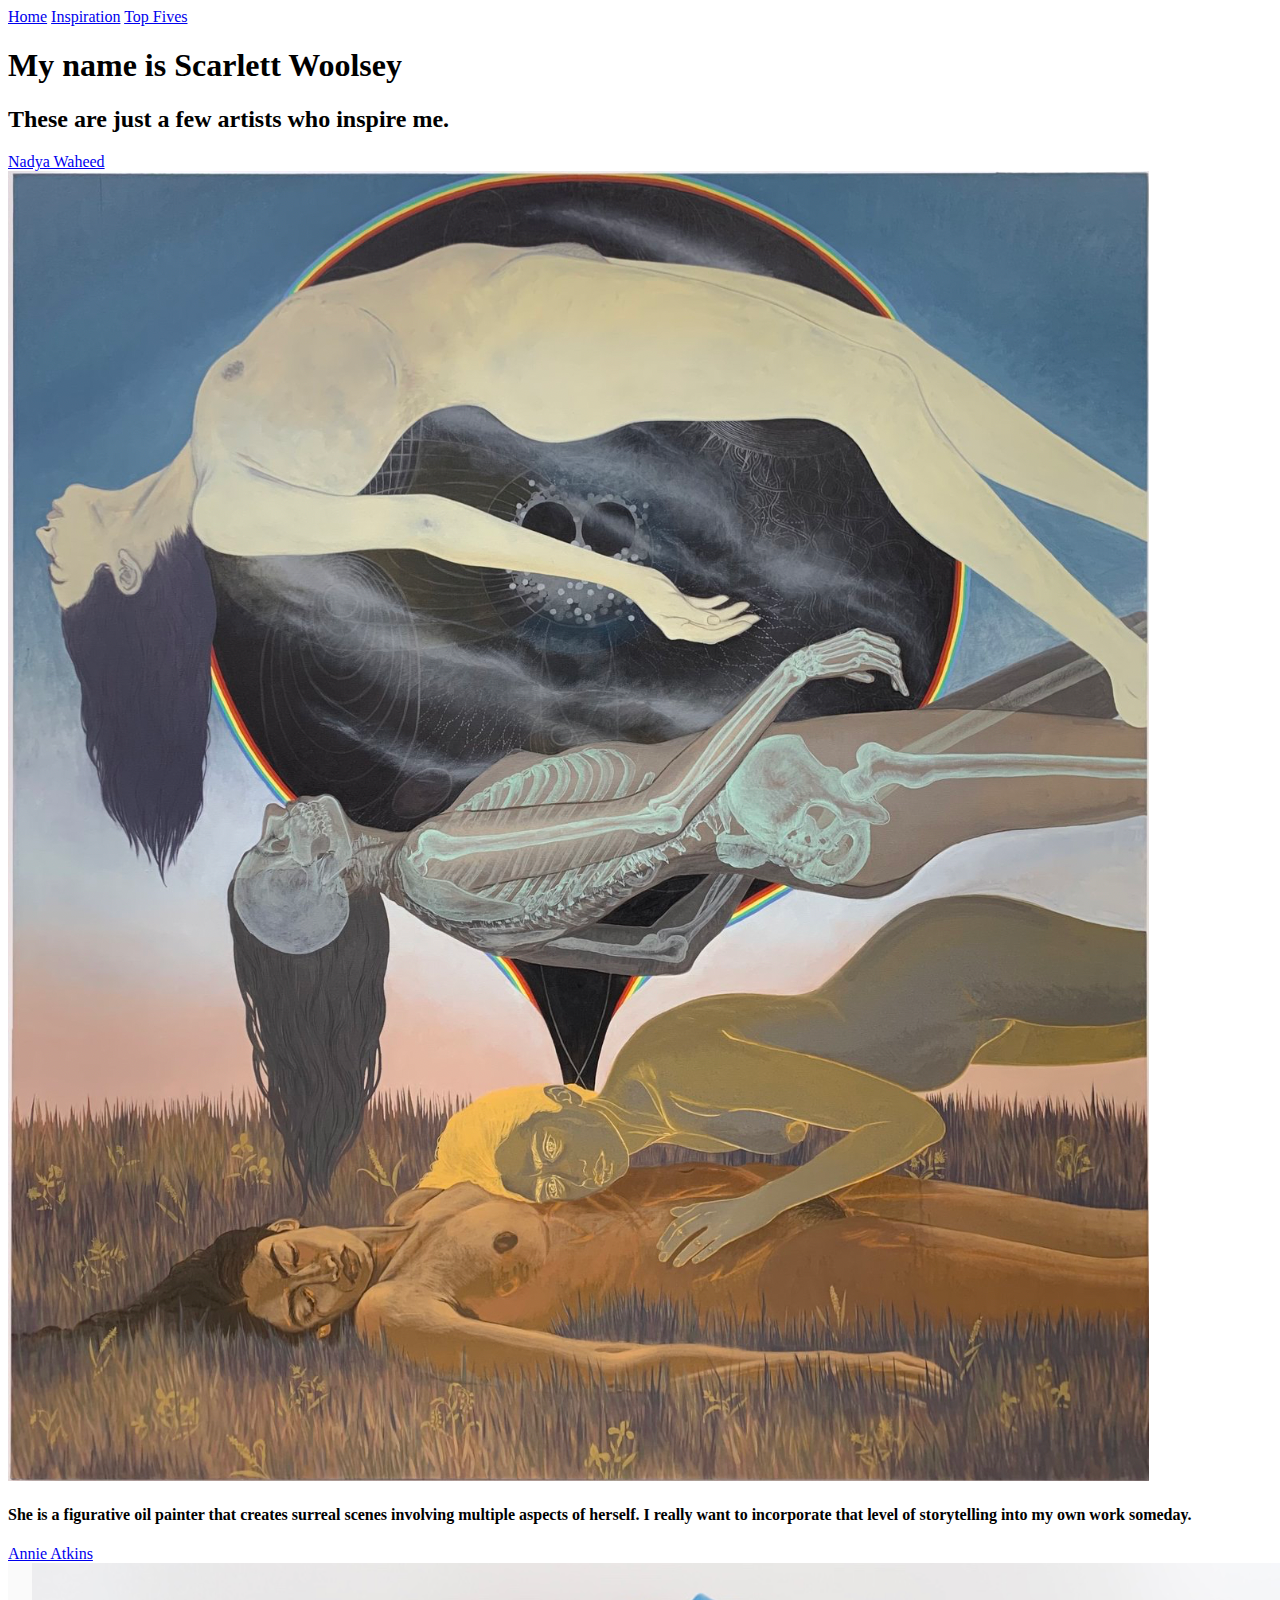
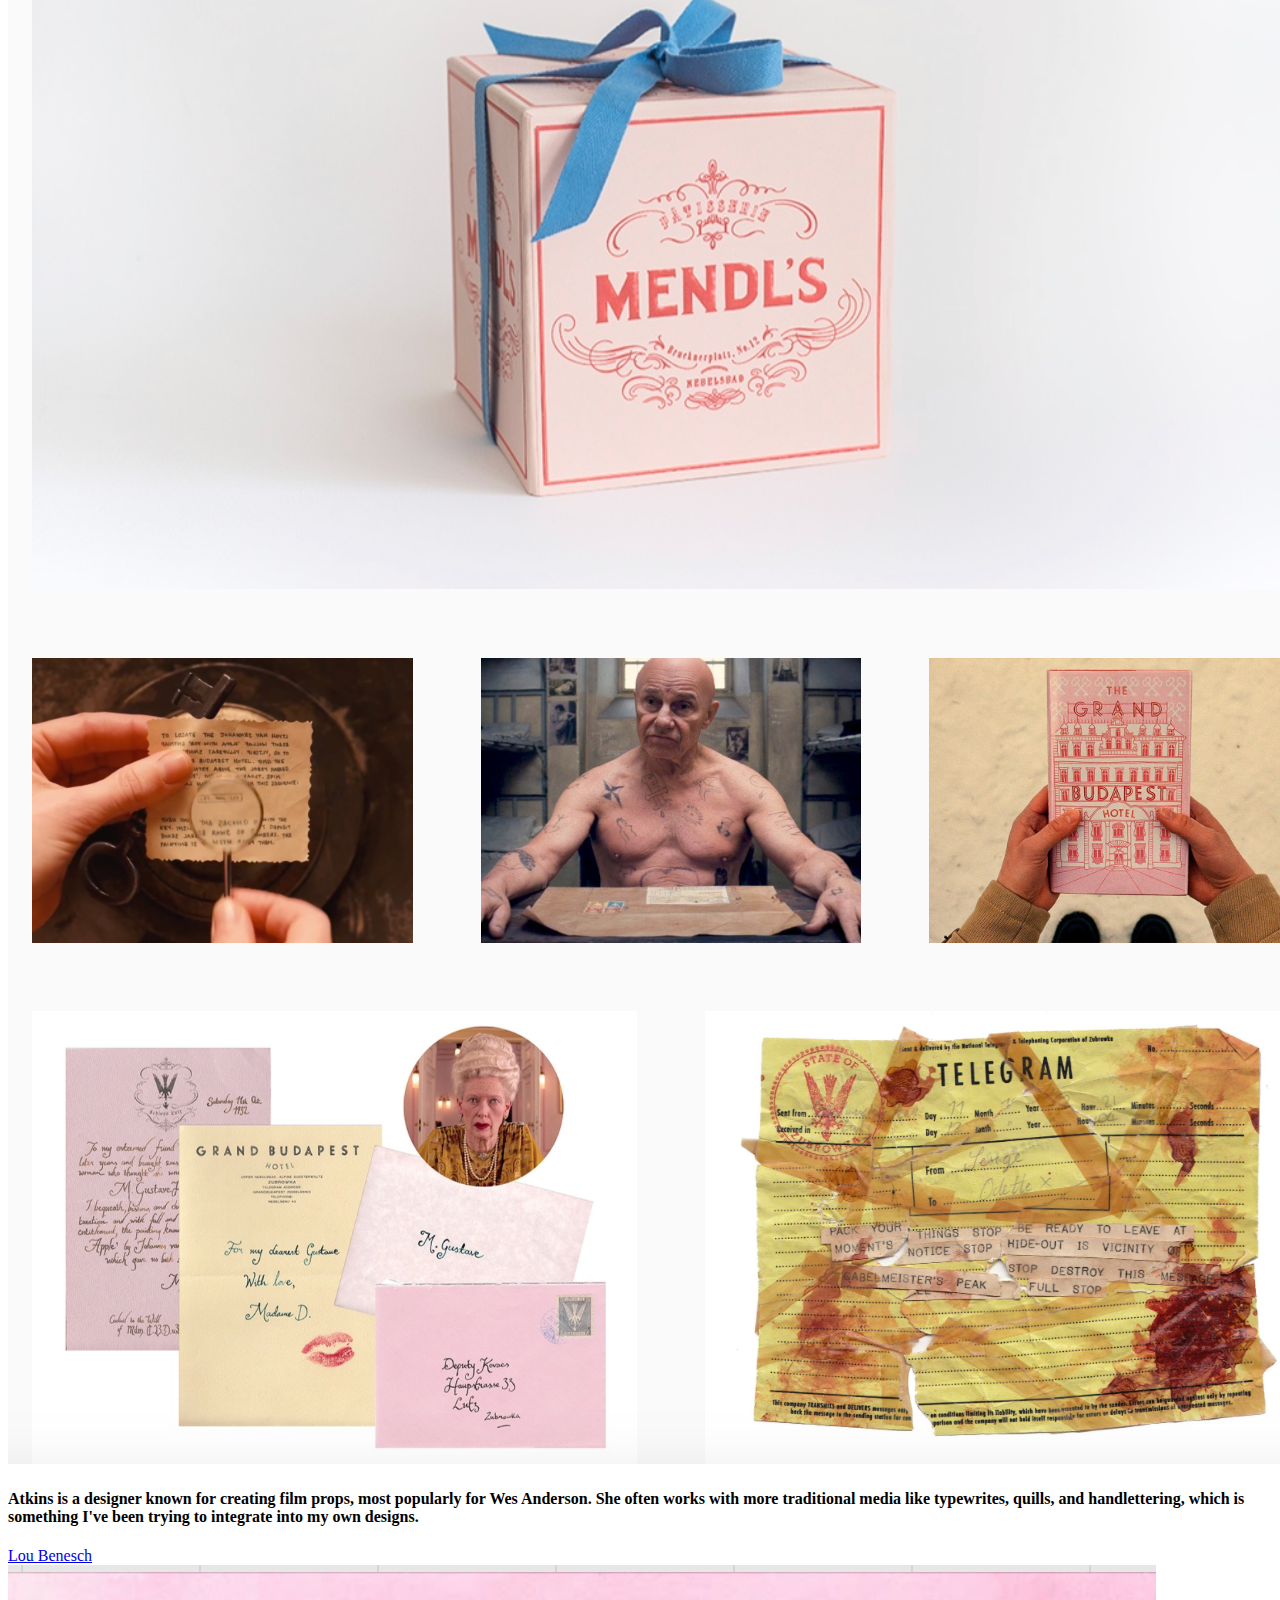
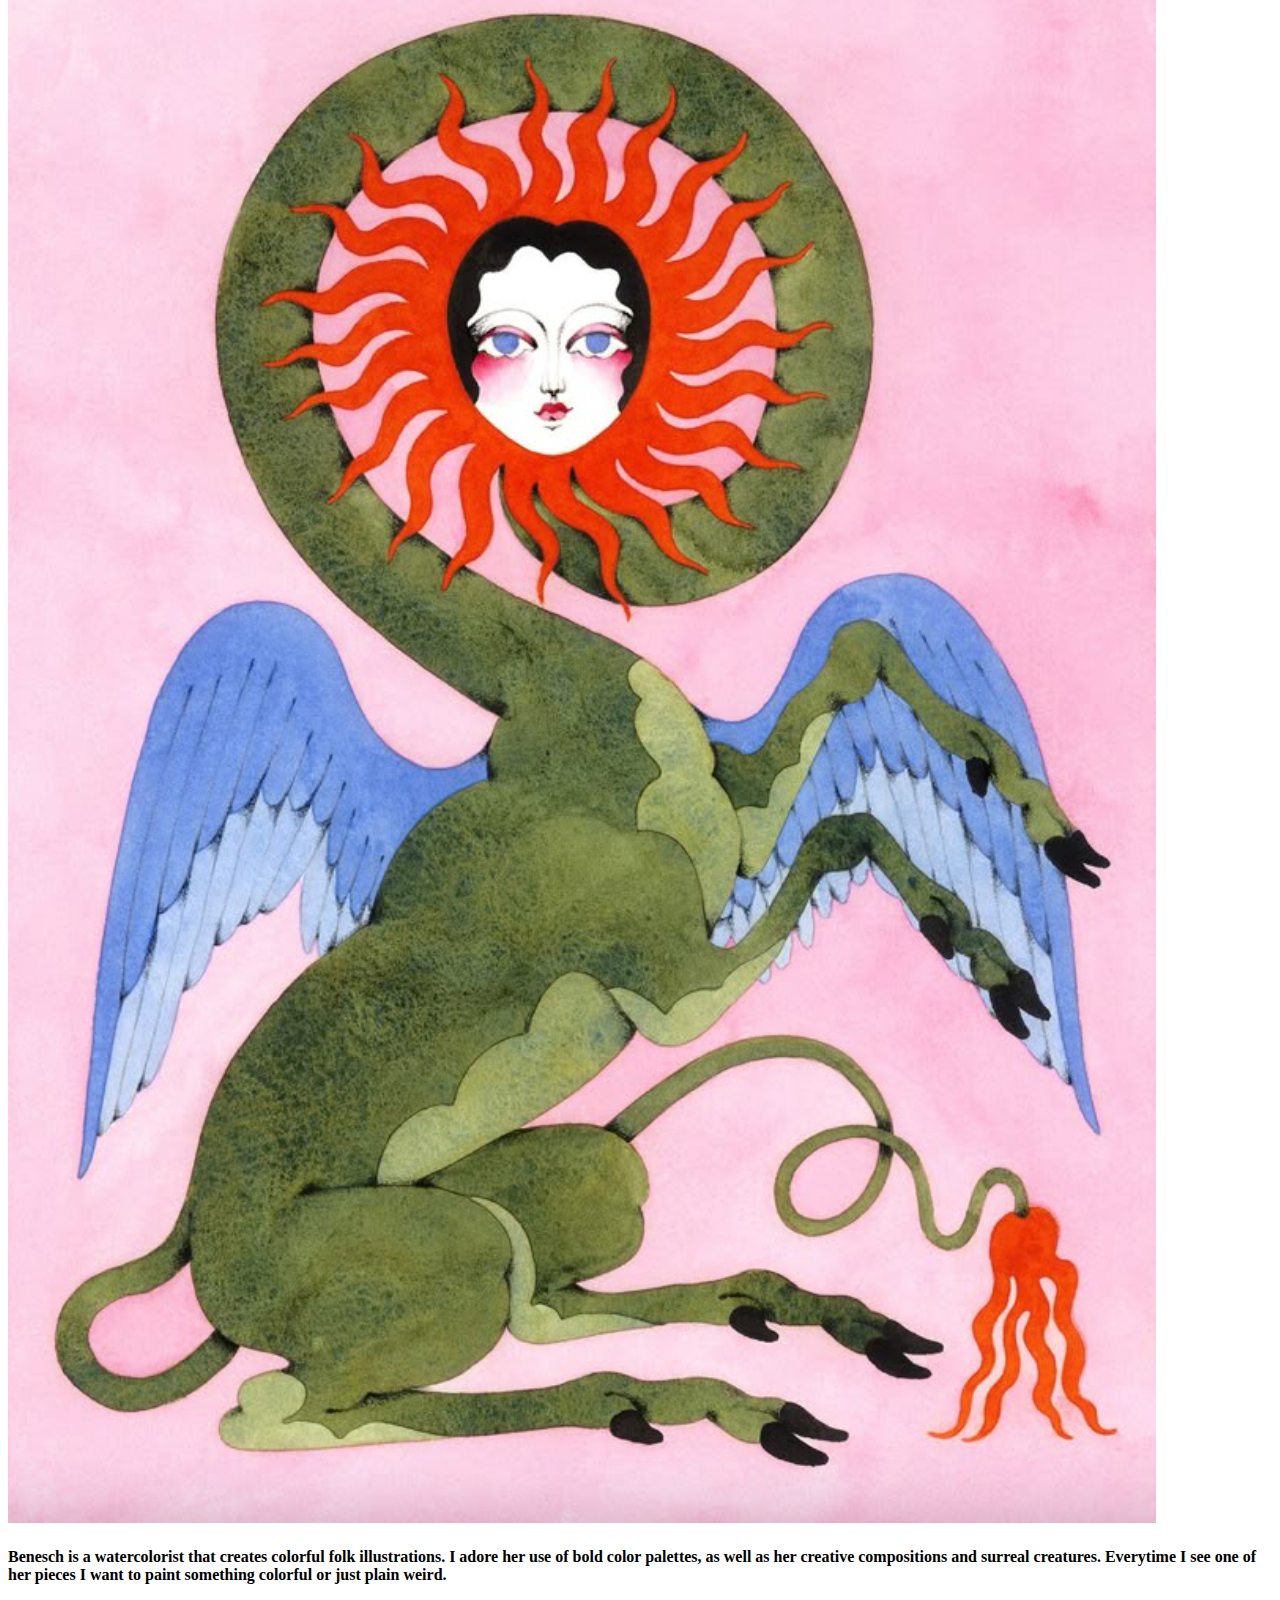
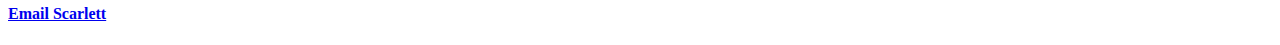
==== scarlett_woolsey_inspirationPage/inspiration.html @ 70d2c96c "commit" ====
<!DOCTYPE html>
<html lang="en" >
<head>
    <meta charset="UTF-8">
    <title>My Current Inspirations</title>
   
</head>

<body>

    <header>
        <nav>
        <a href="../index.html" >Home</a>
        <a href="inspiration.html" > Inspiration</a>
        <a href="../scarlett_woolsey_topFives/topFive.html" >Top Fives</a>
        </nav>
    </header>

    <h1>My name is Scarlett Woolsey</h1>
    <h2>These are just a few artists who inspire me.</h2>

    <a href="https://www.instagram.com/nadiakwd"> Nadya Waheed</a>
    <br>
    <img src="img/nadya.png" alt="nadia waheed painting">
    <h4>She is a figurative oil painter that creates surreal scenes involving multiple aspects of herself. 
        I really want to incorporate that level of storytelling into my own work someday.</h4>
    
        <a href="https://www.annieatkins.com/"> Annie Atkins</a>
        <br>
        <img src="img/annie.png" alt="annie atkins prop designs">
    <h4>Atkins is a designer known for creating film props, most popularly for Wes Anderson.
        She often works with more traditional media like typewrites, quills, and handlettering,
        which is something I've been trying to integrate into my own designs.</h4>
        
        <a href="https://www.instagram.com/un_loup/"> Lou Benesch</a>
        <br>
        <img src="img/lou.png" alt="lou benesch illustration">
    <h4>Benesch is a watercolorist that creates colorful folk illustrations. I adore her use of bold color palettes,
         as well as her creative compositions and surreal creatures. Everytime I see one of her pieces I want to paint
         something colorful or just plain weird.</h4>

         <footer>
            <h4> <a href="mailto: swoolsey@sfsu.edu"> Email Scarlett</a></h4>
        </footer>
     
</body>
</html>
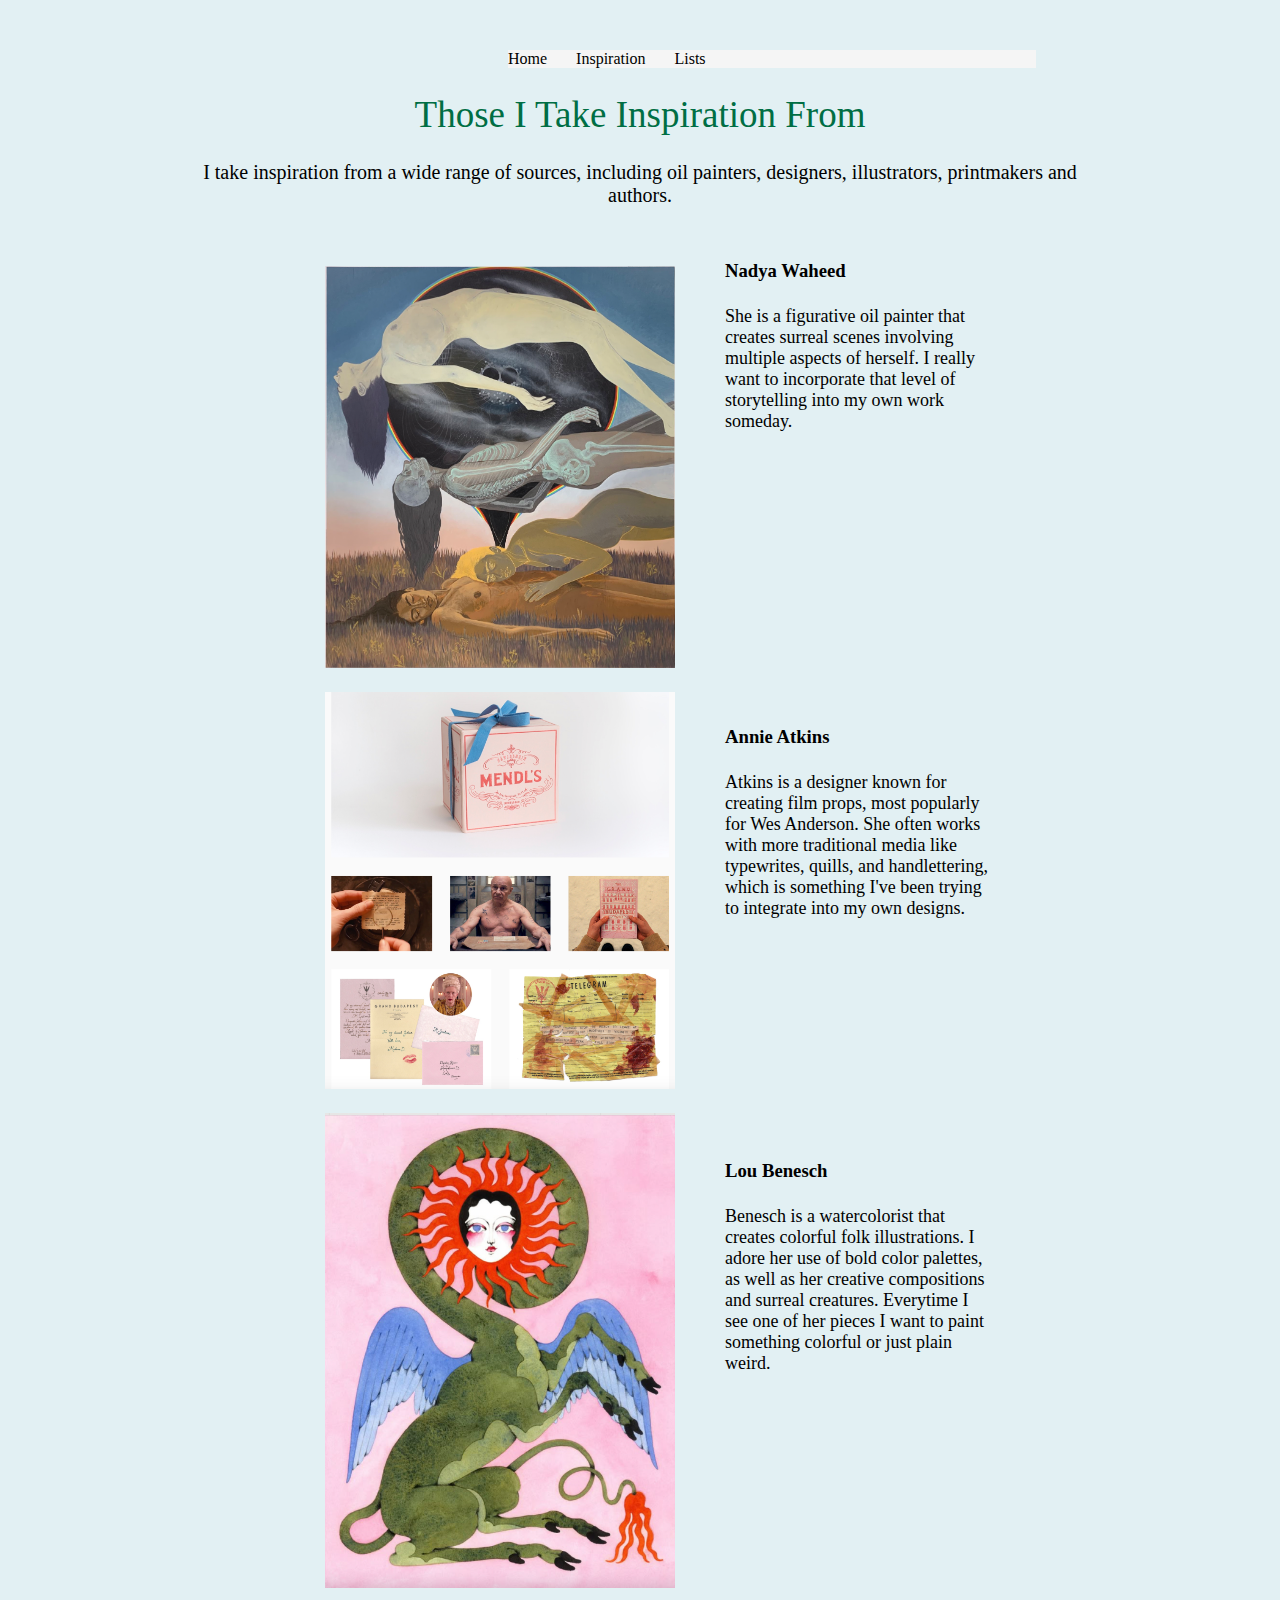
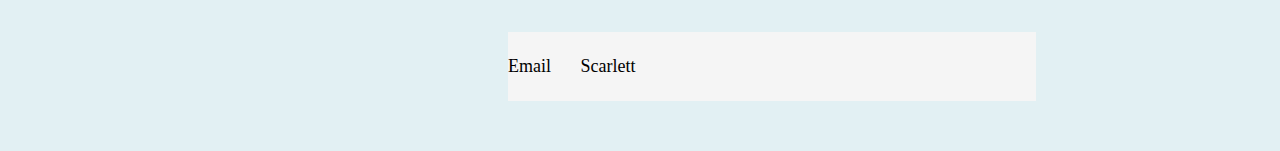
==== commit 4d315f53: "commit" ====
--- a/scarlett_woolsey_inspirationPage/inspiration.html
+++ b/scarlett_woolsey_inspirationPage/inspiration.html
@@ -3,6 +3,7 @@
 <head>
     <meta charset="UTF-8">
     <title>My Current Inspirations</title>
+    <link rel="stylesheet" href="../scarlett_woolsey_inspirationPage/css/style.css">
    
 </head>
 
@@ -12,32 +13,81 @@
         <nav>
         <a href="../index.html" >Home</a>
         <a href="inspiration.html" > Inspiration</a>
-        <a href="../scarlett_woolsey_topFives/topFive.html" >Top Fives</a>
+        <a href="../scarlett_woolsey_topFives/topFive.html" > Lists</a>
         </nav>
     </header>
 
-    <h1>My name is Scarlett Woolsey</h1>
-    <h2>These are just a few artists who inspire me.</h2>
 
+    <h1>Those I Take Inspiration From</h1>
+    <h2>I take inspiration from a wide range of sources, including oil painters, designers, illustrators, printmakers and authors. </h2>
+
+    <br>
+    <div class="content">
+
+        <div class="pics">
+        <img src="img/nadya.png" alt="nadia waheed painting">
+        <br>
+        <img src="img/annie.png" alt="annie atkins prop designs">
+        <br>
+        <img src="img/lou.png" alt="lou benesch folk illustration">
+
+        </div>
+
+        <div class="artists">
+    <h3>  
     <a href="https://www.instagram.com/nadiakwd"> Nadya Waheed</a>
-    <br>
-    <img src="img/nadya.png" alt="nadia waheed painting">
+    </h3>
+
     <h4>She is a figurative oil painter that creates surreal scenes involving multiple aspects of herself. 
         I really want to incorporate that level of storytelling into my own work someday.</h4>
     
+        <br>
+        <br>
+        <br>
+        <br>
+        <br>
+        <br>
+        <br>
+        <br>
+        <br>
+        <br>
+        <br>
+        <br>
+        <br>
+        <br>
+    <h3>
         <a href="https://www.annieatkins.com/"> Annie Atkins</a>
-        <br>
-        <img src="img/annie.png" alt="annie atkins prop designs">
+    </h3>
+        
     <h4>Atkins is a designer known for creating film props, most popularly for Wes Anderson.
         She often works with more traditional media like typewrites, quills, and handlettering,
         which is something I've been trying to integrate into my own designs.</h4>
         
+        <br>
+        <br>
+        <br>
+        <br>
+        <br>
+        <br>
+        <br>
+        <br>
+        <br>
+        <br>
+        <br>
+
+
+    <h3>
         <a href="https://www.instagram.com/un_loup/"> Lou Benesch</a>
-        <br>
-        <img src="img/lou.png" alt="lou benesch illustration">
+    </h3>
+    
+       
     <h4>Benesch is a watercolorist that creates colorful folk illustrations. I adore her use of bold color palettes,
          as well as her creative compositions and surreal creatures. Everytime I see one of her pieces I want to paint
          something colorful or just plain weird.</h4>
+
+    </div>
+
+    </div>
 
          <footer>
             <h4> <a href="mailto: swoolsey@sfsu.edu"> Email Scarlett</a></h4>
--- a/scarlett_woolsey_inspirationPage/css/style.css
+++ b/scarlett_woolsey_inspirationPage/css/style.css
@@ -0,0 +1,70 @@
+
+body {
+    background-color: #e2f0f3;
+    margin-top: 50px;
+    margin-left: 200px;
+    margin-right: 200px;
+    margin-bottom: 50px;
+}
+
+a {
+    text-decoration: none;
+    color: black;
+    font-family: 'PT Sans';
+}
+
+header, footer {
+    justify-content: center;
+    background-color: whitesmoke;
+    margin: 10px 10px 10px 35%;
+    align-content: space-between;
+    word-spacing: 25px;
+    width: 60%;
+}
+
+h1 {
+    font-family: 'Amarante';
+    font-weight: 500;
+    font-size: 37px;
+    color: #006e44;
+    text-align: center;
+    width: 100%;
+}
+
+h2 {
+    font-family: 'PT Sans Narrow',light-200;
+    font-weight: 400;
+    font-size: 20px;
+    color: black;
+    text-align: center;
+    width: 100%;
+}
+
+h4 {
+    font-family: 'PT Sans Narrow', light-300;
+    font-weight: 400;
+    font-size: 18px;
+    width: 75%;
+    padding-bottom: 0px;
+}
+
+h3 {
+    justify-content: left;
+}
+
+img {
+    width:350px;
+    margin-bottom: 20px;
+}
+
+.pics {
+    margin: 25px 50px 10px 125px;
+}
+
+
+
+.content {
+    display: flex;
+    flex-direction: row;
+    justify-content: space-between;
+}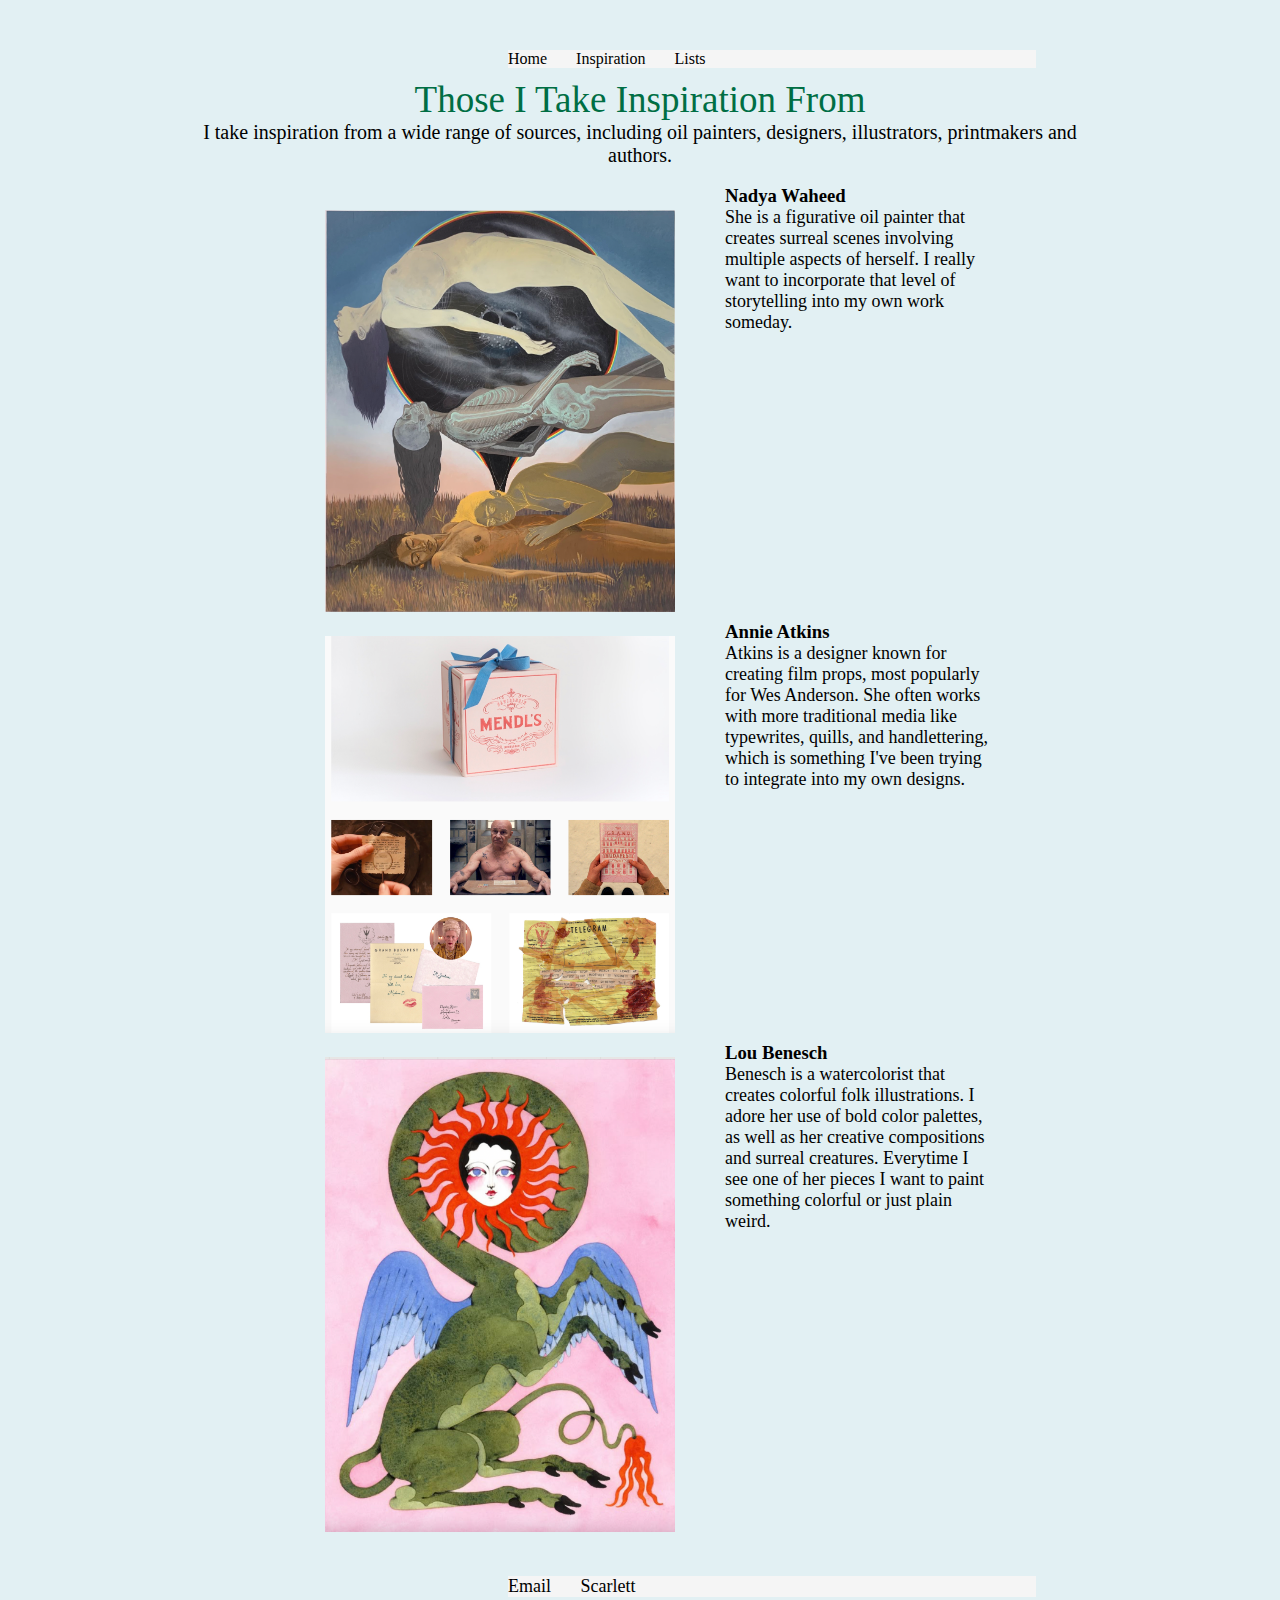
==== commit e3e77f47: "commit" ====
--- a/scarlett_woolsey_inspirationPage/inspiration.html
+++ b/scarlett_woolsey_inspirationPage/inspiration.html
@@ -33,6 +33,7 @@
 
         </div>
 
+        
         <div class="artists">
     <h3>  
     <a href="https://www.instagram.com/nadiakwd"> Nadya Waheed</a>
@@ -41,6 +42,9 @@
     <h4>She is a figurative oil painter that creates surreal scenes involving multiple aspects of herself. 
         I really want to incorporate that level of storytelling into my own work someday.</h4>
     
+    
+        <br>
+        <br>
         <br>
         <br>
         <br>
@@ -74,6 +78,9 @@
         <br>
         <br>
         <br>
+        <br>
+        <br>
+        <br>
 
 
     <h3>
--- a/scarlett_woolsey_inspirationPage/css/style.css
+++ b/scarlett_woolsey_inspirationPage/css/style.css
@@ -1,3 +1,8 @@
+
+* {
+    margin: 0;
+    padding: 0;
+}
 
 body {
     background-color: #e2f0f3;
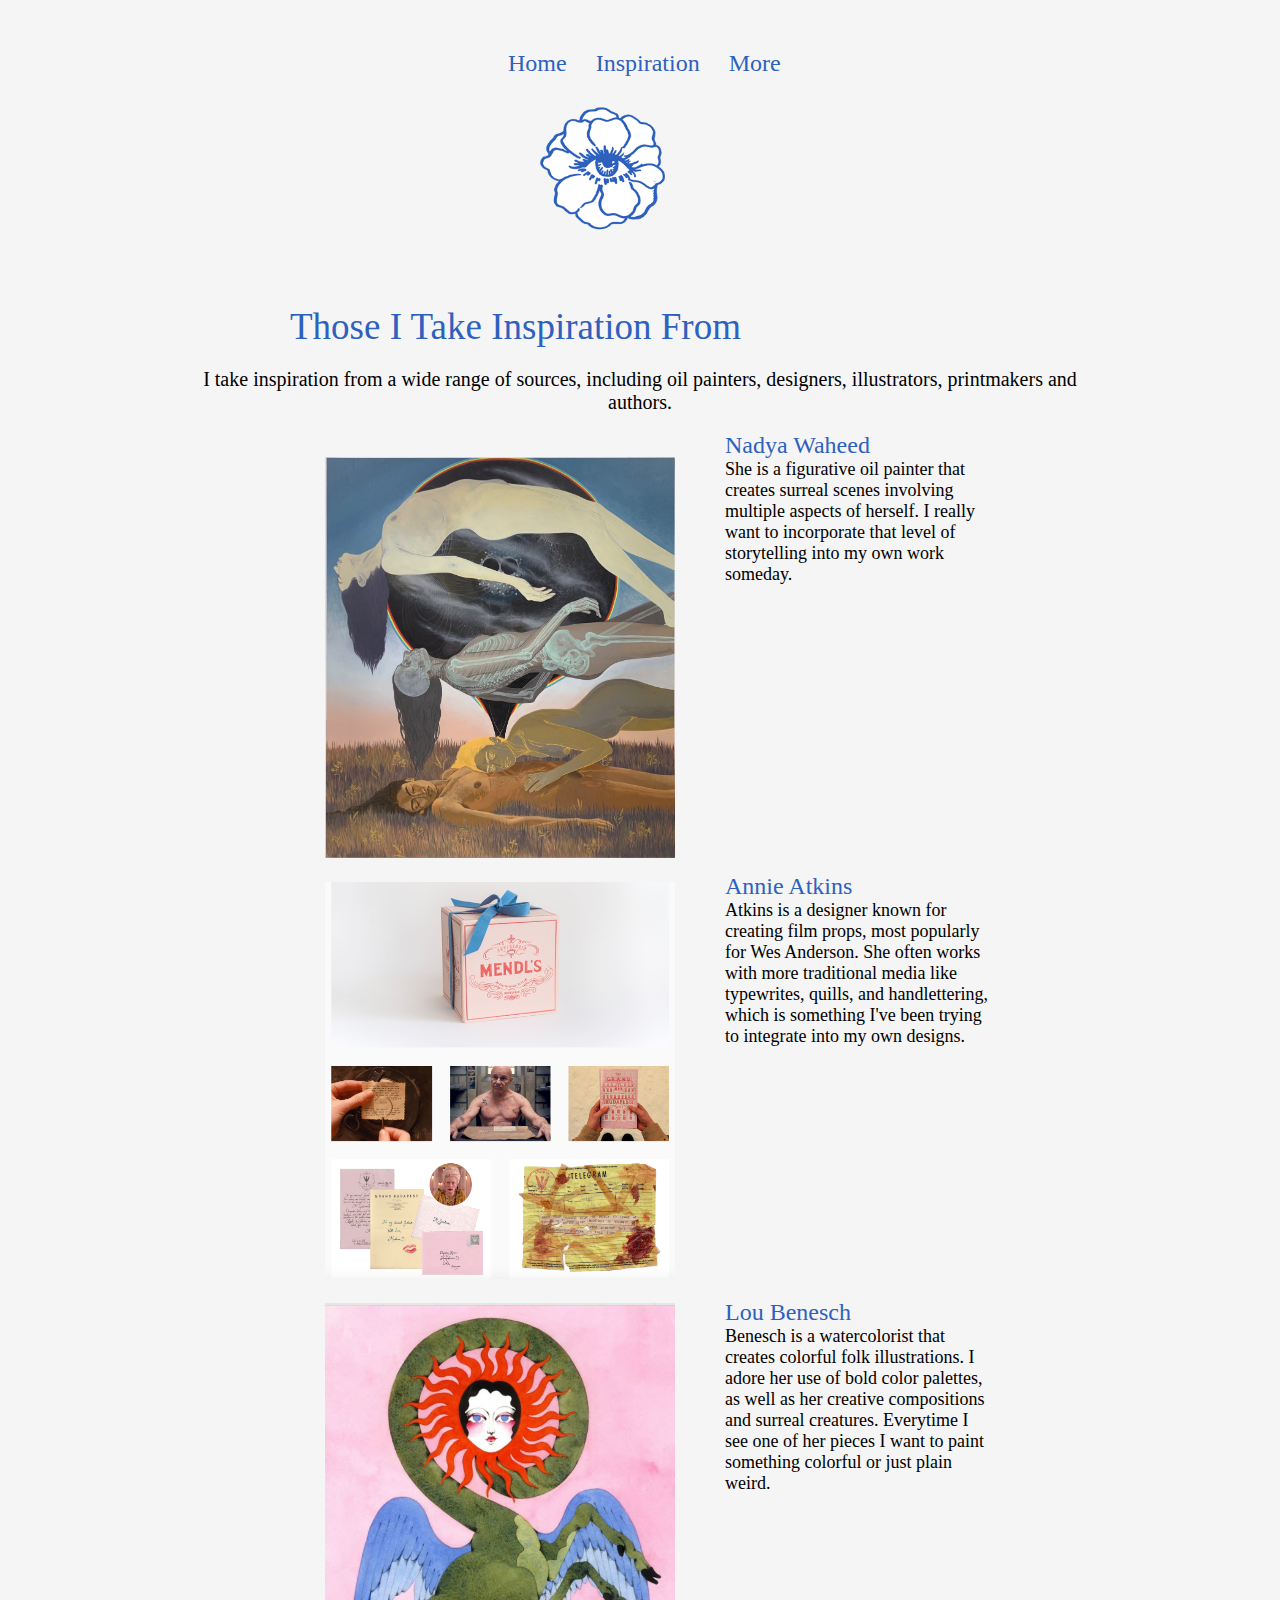
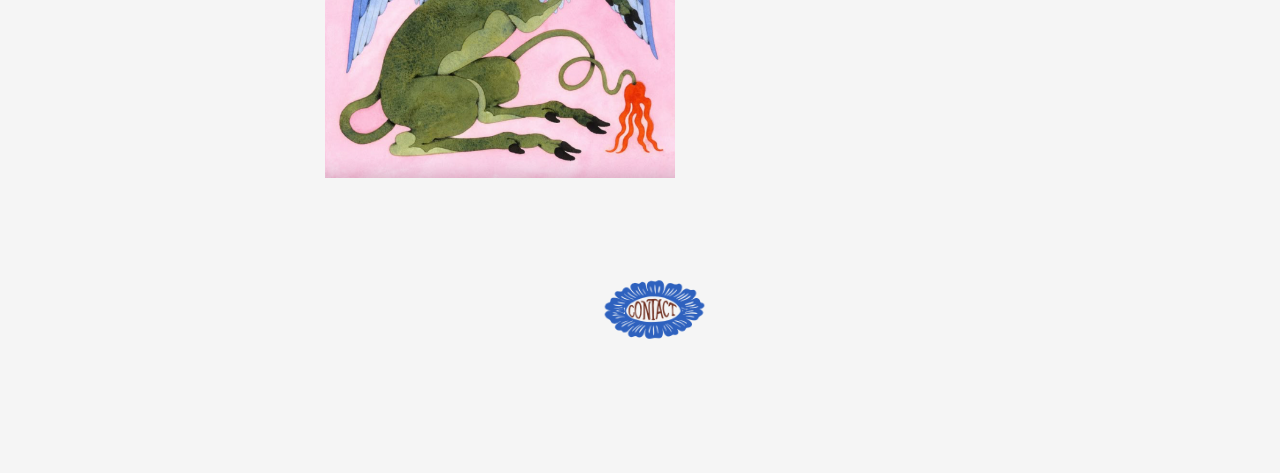
==== commit 8780f627: "commit" ====
--- a/scarlett_woolsey_inspirationPage/inspiration.html
+++ b/scarlett_woolsey_inspirationPage/inspiration.html
@@ -13,7 +13,11 @@
         <nav>
         <a href="../index.html" >Home</a>
         <a href="inspiration.html" > Inspiration</a>
-        <a href="../scarlett_woolsey_topFives/topFive.html" > Lists</a>
+        <a href="../scarlett_woolsey_topFives/topFive.html" > More</a>
+
+        <br>
+        <img src="../img/blink-gif.gif">
+
         </nav>
     </header>
 
@@ -96,9 +100,13 @@
 
     </div>
 
-         <footer>
-            <h4> <a href="mailto: swoolsey@sfsu.edu"> Email Scarlett</a></h4>
-        </footer>
+    <div class="foot">
+        <footer>
+         <h4> <a href="mailto: swoolsey@sfsu.edu"> <img src="../img/deco-flower.png" alt="flower illustration contact button"></a></h4>
+     </footer>
+     
+     </div>
+
      
 </body>
 </html>--- a/scarlett_woolsey_inspirationPage/css/style.css
+++ b/scarlett_woolsey_inspirationPage/css/style.css
@@ -5,35 +5,35 @@
 }
 
 body {
-    background-color: #e2f0f3;
+    background-color: whitesmoke;
     margin-top: 50px;
     margin-left: 200px;
     margin-right: 200px;
     margin-bottom: 50px;
 }
 
-a {
-    text-decoration: none;
-    color: black;
-    font-family: 'PT Sans';
-}
-
 header, footer {
     justify-content: center;
-    background-color: whitesmoke;
+    
     margin: 10px 10px 10px 35%;
     align-content: space-between;
     word-spacing: 25px;
     width: 60%;
 }
 
+header img {
+    width: 35%;
+    justify-items: center;
+}
+
 h1 {
     font-family: 'Amarante';
     font-weight: 500;
     font-size: 37px;
-    color: #006e44;
-    text-align: center;
+    color: #2E61BE;
+    text-align: left;
     width: 100%;
+    margin: 20px 20px 20px 90px;
 }
 
 h2 {
@@ -53,8 +53,10 @@
     padding-bottom: 0px;
 }
 
-h3 {
+h3 a {
     justify-content: left;
+    margin-top: 20px;
+    color: #2E61BE;
 }
 
 img {
@@ -62,14 +64,33 @@
     margin-bottom: 20px;
 }
 
+a {
+    text-decoration: none;
+    font-family: 'Amarante';
+    font-weight: 300;
+    font-size: 24px;
+    color:#2E61BE;
+    text-align: center;
+}
+
 .pics {
     margin: 25px 50px 10px 125px;
 }
-
-
 
 .content {
     display: flex;
     flex-direction: row;
     justify-content: space-between;
+}
+
+.foot {
+    padding-left: 7%;
+    margin: 50 0 0 0;
+    width: 100%;
+    justify-items: center;
+}
+
+.foot img {
+    width: 135px;
+    justify-items: center;
 }